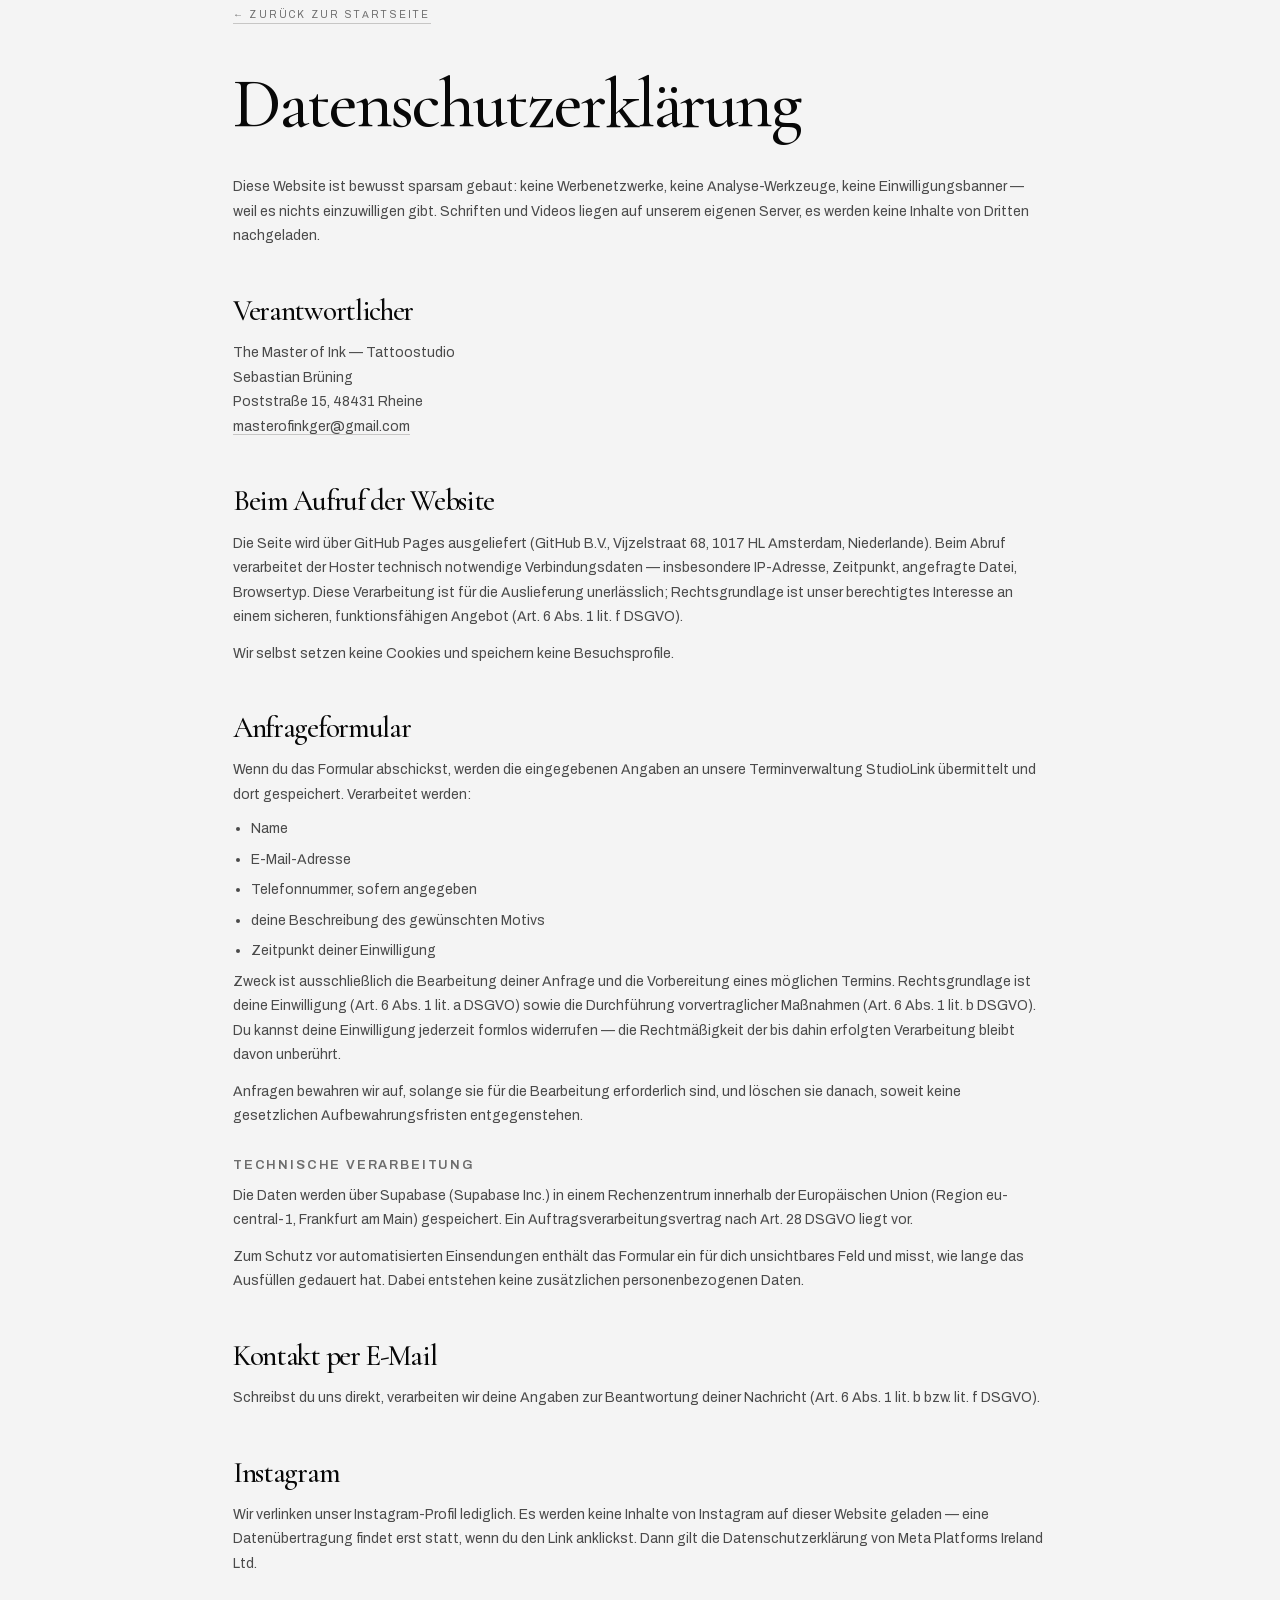
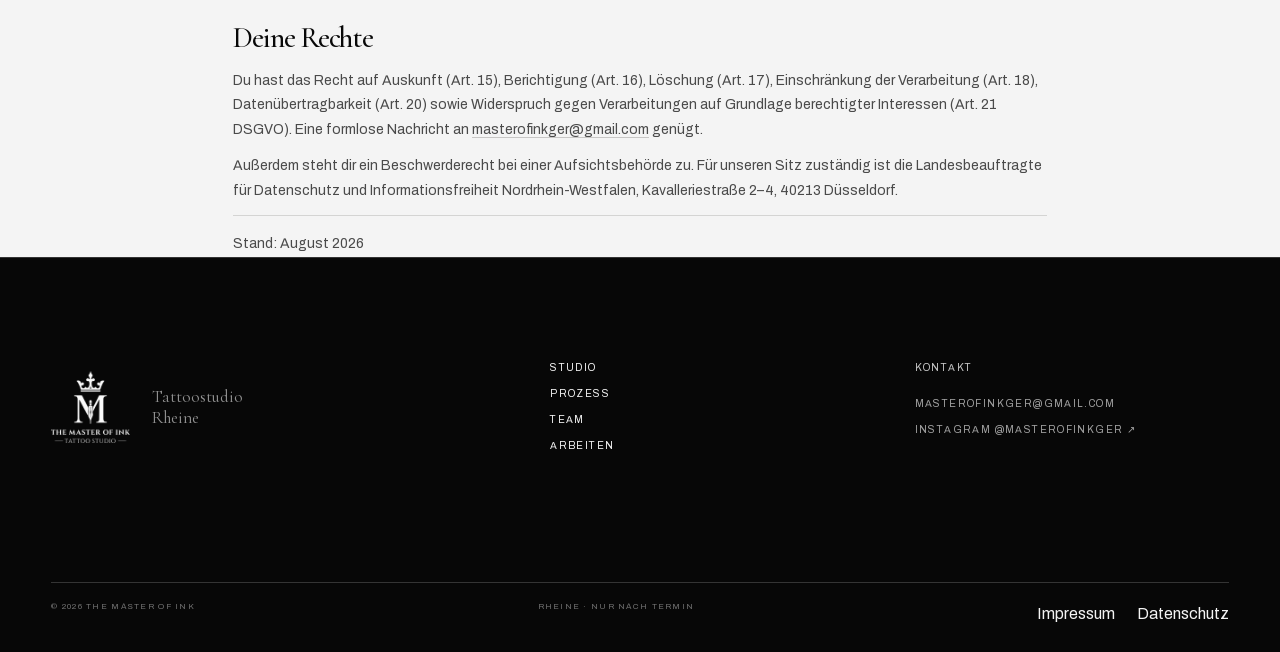
==== datenschutz.html @ 52b90f6f "Calm the team view: two equal cards side by side, no quotes The team section took three screen heigh" ====
<!DOCTYPE html>
<html lang="de">
<head>
  <meta charset="utf-8">
  <meta name="viewport" content="width=device-width, initial-scale=1">
  <title>The Master of Ink — Dein Tattoostudio in Rheine</title>
  <meta name="description" content="Wie The Master of Ink mit deinen Daten umgeht — Anfrageformular, Hosting, deine Rechte.">
  <meta name="theme-color" content="#080808">
  <link rel="canonical" href="https://themasterofink.vercel.app/datenschutz.html">
  <meta property="og:type" content="website">
  <meta property="og:url" content="https://themasterofink.vercel.app/datenschutz.html">
  <meta property="og:title" content="Datenschutzerklärung — The Master of Ink">
  <meta property="og:description" content="Individuelle Tattoo-Kunst, komponiert für deinen Körper. Beratung in Rheine — nur nach Termin.">
  <meta property="og:image" content="https://themasterofink.vercel.app/assets/img/og-image.jpg">
  <meta property="og:locale" content="de_DE">
  <meta name="twitter:card" content="summary_large_image">

  <link rel="icon" type="image/png" sizes="32x32" href="favicon-32.png">
  <link rel="apple-touch-icon" href="apple-touch-icon.png">
  <link rel="icon" type="image/png" sizes="512x512" href="icon-512.png">
  <link rel="preload" href="assets/fonts/cormorant-latin.woff2" as="font" type="font/woff2" crossorigin>
  <link rel="preload" href="assets/fonts/archivo-latin.woff2" as="font" type="font/woff2" crossorigin>
  <link rel="stylesheet" href="assets/css/main.css?v=20260911-1332">
  <meta name="robots" content="noindex,follow">
</head>
<body>
  <main class="legal">
    <a class="legal__back" href="index.html">← Zurück zur Startseite</a>
    <h1>Datenschutz&shy;erklärung</h1>

    <p>
      Diese Website ist bewusst sparsam gebaut: keine Werbenetzwerke, keine
      Analyse-Werkzeuge, keine Einwilligungsbanner — weil es nichts einzuwilligen
      gibt. Schriften und Videos liegen auf unserem eigenen Server, es werden
      keine Inhalte von Dritten nachgeladen.
    </p>

    <h2>Verantwortlicher</h2>
    <address>
      The Master of Ink — Tattoostudio<br>
      Sebastian Brüning<br>
      Poststraße 15, 48431 Rheine<br>
      <a href="mailto:masterofinkger@gmail.com">masterofinkger@gmail.com</a>
    </address>

    <h2>Beim Aufruf der Website</h2>
    <p>
      Die Seite wird über GitHub Pages ausgeliefert (GitHub B.V., Vijzelstraat 68,
      1017 HL Amsterdam, Niederlande). Beim Abruf verarbeitet der Hoster technisch
      notwendige Verbindungsdaten — insbesondere IP-Adresse, Zeitpunkt, angefragte
      Datei, Browsertyp. Diese Verarbeitung ist für die Auslieferung unerlässlich;
      Rechtsgrundlage ist unser berechtigtes Interesse an einem sicheren,
      funktionsfähigen Angebot (Art. 6 Abs. 1 lit. f DSGVO).
    </p>
    <p>
      Wir selbst setzen keine Cookies und speichern keine Besuchsprofile.
    </p>

    <h2>Anfrageformular</h2>
    <p>
      Wenn du das Formular abschickst, werden die eingegebenen Angaben an unsere
      Terminverwaltung StudioLink übermittelt und dort gespeichert. Verarbeitet
      werden:
    </p>
    <ul>
      <li>Name</li>
      <li>E-Mail-Adresse</li>
      <li>Telefonnummer, sofern angegeben</li>
      <li>deine Beschreibung des gewünschten Motivs</li>
      <li>Zeitpunkt deiner Einwilligung</li>
    </ul>
    <p>
      Zweck ist ausschließlich die Bearbeitung deiner Anfrage und die Vorbereitung
      eines möglichen Termins. Rechtsgrundlage ist deine Einwilligung
      (Art. 6 Abs. 1 lit. a DSGVO) sowie die Durchführung vorvertraglicher
      Maßnahmen (Art. 6 Abs. 1 lit. b DSGVO). Du kannst deine Einwilligung
      jederzeit formlos widerrufen — die Rechtmäßigkeit der bis dahin erfolgten
      Verarbeitung bleibt davon unberührt.
    </p>
    <p>
      Anfragen bewahren wir auf, solange sie für die Bearbeitung erforderlich
      sind, und löschen sie danach, soweit keine gesetzlichen Aufbewahrungs&shy;fristen
      entgegenstehen.
    </p>

    <h3>Technische Verarbeitung</h3>
    <p>
      Die Daten werden über Supabase (Supabase Inc.) in einem Rechenzentrum
      innerhalb der Europäischen Union (Region eu-central-1, Frankfurt am Main)
      gespeichert. Ein Auftragsverarbeitungsvertrag nach Art. 28 DSGVO liegt vor.
    </p>
    <p>
      Zum Schutz vor automatisierten Einsendungen enthält das Formular ein für
      dich unsichtbares Feld und misst, wie lange das Ausfüllen gedauert hat.
      Dabei entstehen keine zusätzlichen personenbezogenen Daten.
    </p>

    <h2>Kontakt per E-Mail</h2>
    <p>
      Schreibst du uns direkt, verarbeiten wir deine Angaben zur Beantwortung
      deiner Nachricht (Art. 6 Abs. 1 lit. b bzw. lit. f DSGVO).
    </p>

    <h2>Instagram</h2>
    <p>
      Wir verlinken unser Instagram-Profil lediglich. Es werden keine Inhalte von
      Instagram auf dieser Website geladen — eine Datenübertragung findet erst
      statt, wenn du den Link anklickst. Dann gilt die Datenschutzerklärung von
      Meta Platforms Ireland Ltd.
    </p>

    <h2>Deine Rechte</h2>
    <p>
      Du hast das Recht auf Auskunft (Art. 15), Berichtigung (Art. 16), Löschung
      (Art. 17), Einschränkung der Verarbeitung (Art. 18), Datenübertragbarkeit
      (Art. 20) sowie Widerspruch gegen Verarbeitungen auf Grundlage
      berechtigter Interessen (Art. 21 DSGVO). Eine formlose Nachricht an
      <a href="mailto:masterofinkger@gmail.com">masterofinkger@gmail.com</a> genügt.
    </p>
    <p>
      Außerdem steht dir ein Beschwerderecht bei einer Aufsichtsbehörde zu. Für
      unseren Sitz zuständig ist die Landesbeauftragte für Datenschutz und
      Informationsfreiheit Nordrhein-Westfalen, Kavalleriestraße 2–4,
      40213 Düsseldorf.
    </p>

    <p class="legal__updated">Stand: August 2026</p>
  </main>
<footer class="colophon">
    <div class="colophon__top">
      <div class="colophon__brand"><img src="assets/img/logo-160.png" alt="The Master of Ink" width="74" height="80"><p>Tattoostudio<br>Rheine</p></div>
      <nav class="colophon__nav" aria-label="Fußnavigation"><a href="index.html#studio">Studio</a><a href="index.html#prozess">Prozess</a><a href="index.html#team">Team</a><a href="index.html#arbeiten">Arbeiten</a></nav>
      <div class="colophon__contact"><p>Kontakt</p><a href="mailto:masterofinkger@gmail.com">masterofinkger@gmail.com</a><a href="https://www.instagram.com/masterofinkger/" rel="noopener">Instagram @masterofinkger ↗</a></div>
    </div>
    <div class="colophon__base"><p>© 2026 The Master of Ink</p><p>Rheine · Nur nach Termin</p><nav class="colophon__legal" aria-label="Rechtliches"><a href="impressum.html">Impressum</a><a href="datenschutz.html">Datenschutz</a></nav></div>
  </footer>
</body>
</html>
---- assets/css/main.css ----
/* The Master of Ink — editorial studio system */
@font-face{font-family:Archivo;font-style:normal;font-weight:400 600;font-display:swap;src:url("../fonts/archivo-latin.woff2") format("woff2")}
@font-face{font-family:Archivo;font-style:normal;font-weight:400 600;font-display:swap;src:url("../fonts/archivo-latin-ext.woff2") format("woff2")}
@font-face{font-family:Cormorant Garamond;font-style:normal;font-weight:400 600;font-display:swap;src:url("../fonts/cormorant-latin.woff2") format("woff2")}
@font-face{font-family:Cormorant Garamond;font-style:normal;font-weight:400 600;font-display:swap;src:url("../fonts/cormorant-latin-ext.woff2") format("woff2")}
@font-face{font-family:Cormorant Garamond;font-style:italic;font-weight:400 500;font-display:swap;src:url("../fonts/cormorant-italic-latin.woff2") format("woff2")}

:root{
  --ink:#080808;
  --ink-soft:#161616;
  --paper:#f4f4f4;
  --bone:#dedede;
  --gold:#c7c7c7;
  --gold-paper:#3f3f3f;
  --line-dark:rgba(244,244,244,.19);
  --line-light:rgba(8,8,8,.22);
  --pad:clamp(20px,4vw,72px);
  --section-y:clamp(92px,13vw,210px);
  --max:1680px;
  --serif:"Cormorant Garamond",Georgia,serif;
  --sans:Archivo,-apple-system,BlinkMacSystemFont,sans-serif;
  --ease:cubic-bezier(.22,1,.36,1)
}

*,*::before,*::after{box-sizing:border-box;margin:0;padding:0}
[hidden]{display:none!important}
html{scroll-behavior:smooth;background:var(--ink)}
/* Seite-für-Seite-Gefühl ohne Zwang: proximity rastet nur ein, wenn man
   nahe einer Kapitelkante landet. mandatory würde die lange Werk-Spur
   unbenutzbar machen — man käme nie zwischen zwei Rastpunkten zum Stehen.
   Nur am Desktop; auf kleinen Schirmen sind Kapitel viele Bildschirme hoch. */
@media (min-width:900px) and (prefers-reduced-motion:no-preference){
  html{scroll-snap-type:y proximity}
  .section,.hero{scroll-snap-align:start}
  .colophon{scroll-snap-align:end}
}
body{background:var(--paper);color:var(--ink);font:400 16px/1.6 var(--sans);overflow-x:clip;-webkit-font-smoothing:antialiased;text-rendering:optimizeLegibility}
img,video{display:block;max-width:100%}
a{color:inherit;text-decoration:none}
button,input,textarea{font:inherit}
::selection{background:var(--gold);color:var(--ink)}
:focus-visible{outline:2px solid var(--gold);outline-offset:4px}
.skip-link{position:fixed;left:12px;top:-80px;z-index:300;background:var(--paper);color:var(--ink);padding:12px 18px;font-size:11px;letter-spacing:.16em;text-transform:uppercase;transition:top .2s}
.skip-link:focus{top:12px}
.grain{position:fixed;inset:0;z-index:200;pointer-events:none;opacity:.045;mix-blend-mode:soft-light;background-image:url("data:image/svg+xml,%3Csvg xmlns='http://www.w3.org/2000/svg' width='180' height='180'%3E%3Cfilter id='n'%3E%3CfeTurbulence type='fractalNoise' baseFrequency='.86' numOctaves='3' stitchTiles='stitch'/%3E%3C/filter%3E%3Crect width='100%25' height='100%25' filter='url(%23n)' opacity='.85'/%3E%3C/svg%3E")}

/* Header */
.masthead{position:absolute;inset:0 0 auto;z-index:100;color:var(--paper);border-bottom:1px solid rgba(244,244,244,.28)}
.masthead__nav{height:86px;max-width:var(--max);margin:auto;padding:0 var(--pad);display:flex;align-items:center;justify-content:space-between;gap:30px}
.masthead__brand{display:flex;align-items:center;gap:14px}
.masthead__logo{width:auto;height:47px;filter:brightness(2.5) grayscale(1)}
.masthead__wordmark{font-size:10px;letter-spacing:.24em;text-transform:uppercase}
.masthead__links{display:flex;align-items:center;gap:clamp(18px,2.4vw,42px)}
.masthead__links a{font-size:10px;letter-spacing:.2em;text-transform:uppercase;white-space:nowrap}
.masthead__links a:not(.masthead__cta){opacity:.76;transition:opacity .25s}.masthead__links a:not(.masthead__cta):hover{opacity:1}
.masthead__cta{border:1px solid rgba(244,244,244,.58);padding:12px 18px;transition:background .25s,color .25s}.masthead__cta:hover{background:var(--paper);color:var(--ink)}
.masthead__toggle{display:none;border:0;background:none;color:inherit;font-size:10px;letter-spacing:.2em;text-transform:uppercase}

/* Hero */
.hero{position:relative;min-height:100svh;background:#050505;color:var(--paper);overflow:hidden}
.hero__media,.hero__media>picture,.hero__poster,.hero__video,.hero__scrim{position:absolute;inset:0;width:100%;height:100%}
.hero__poster,.hero__video{object-fit:cover;object-position:center 42%;filter:grayscale(1) brightness(.57) contrast(1.16)}
.hero__video{opacity:0;transition:opacity 1.2s ease}.hero__video.is-playing{opacity:1}
.hero__scrim{background:linear-gradient(90deg,rgba(0,0,0,.68),rgba(0,0,0,.18) 55%,rgba(0,0,0,.35)),linear-gradient(0deg,rgba(0,0,0,.83),transparent 52%,rgba(0,0,0,.28))}
.hero__content{position:relative;z-index:2;max-width:var(--max);min-height:100svh;margin:auto;padding:calc(86px + clamp(25px,4vh,54px)) var(--pad) clamp(32px,5vh,70px);display:grid;grid-template-rows:auto 1fr auto}
.hero__eyebrow{display:flex;justify-content:space-between;font-size:9px;letter-spacing:.24em;text-transform:uppercase;color:rgba(244,244,244,.7)}
.hero__statement{align-self:center;padding:4vh 0 3vh}
.hero__edition{font-size:9px;letter-spacing:.28em;text-transform:uppercase;color:var(--gold);margin:0 0 clamp(14px,2vh,26px) .5vw}
.hero__title{font:500 clamp(70px,10vw,160px)/.76 var(--serif);letter-spacing:-.055em;text-transform:uppercase;text-shadow:0 10px 70px rgba(0,0,0,.4)}
.hero__title span{display:block}.hero__title span:last-child{margin-left:15.5vw;font-style:italic;font-weight:400;text-transform:none;letter-spacing:-.045em}
.hero__footer{display:grid;grid-template-columns:minmax(280px,1.1fr) minmax(280px,.8fr) minmax(220px,.65fr);gap:clamp(28px,5vw,90px);align-items:end;border-top:1px solid rgba(244,244,244,.32);padding-top:22px}
.hero__lead{font:400 clamp(20px,2vw,29px)/1.18 var(--serif)}.hero__lead em{color:var(--gold)}
.hero__actions{display:flex;flex-wrap:wrap;gap:16px 26px;align-items:center}
.btn{display:inline-flex;align-items:center;gap:18px;font-size:10px;letter-spacing:.19em;text-transform:uppercase}
.btn--primary{background:var(--paper);color:var(--ink);padding:16px 19px;transition:background .25s}.btn--primary:hover{background:var(--gold)}
.btn--text{padding-bottom:4px;border-bottom:1px solid rgba(244,244,244,.46)}
.hero__note{font-size:9px;line-height:1.8;letter-spacing:.18em;text-transform:uppercase;color:rgba(244,244,244,.62);justify-self:end}
.hero__folio{position:absolute;z-index:2;right:17px;top:50%;writing-mode:vertical-rl;font-size:8px;letter-spacing:.3em;color:rgba(244,244,244,.5)}

/* Shared sections */
.section{position:relative;padding:var(--section-y) var(--pad);overflow:hidden}
.section>*{max-width:var(--max);margin-left:auto;margin-right:auto}
.section--paper{--gold:var(--gold-paper);background:var(--paper);color:var(--ink)}
.section--bone{--gold:var(--gold-paper);background:var(--bone);color:var(--ink)}
.section--ink{background:var(--ink);color:var(--paper)}
.section__index{position:absolute;top:clamp(28px,4vw,58px);left:var(--pad);font-size:9px;letter-spacing:.25em;text-transform:uppercase;color:var(--gold)}
.eyebrow{font-size:9px;letter-spacing:.26em;text-transform:uppercase;color:var(--gold);margin-bottom:clamp(24px,3vw,48px)}
h2{font:500 clamp(52px,8vw,128px)/.82 var(--serif);letter-spacing:-.045em;text-wrap:balance}
h2 em{font-weight:400;color:var(--gold)}

/* Studio / manifesto */
.manifesto__grid{display:grid;grid-template-columns:minmax(260px,.7fr) minmax(300px,.45fr);gap:clamp(45px,8vw,140px);align-items:start}
.manifesto__heading{grid-column:1}.manifesto__copy{grid-column:2;padding-top:clamp(40px,9vw,150px);max-width:48ch}
.manifesto__lead{font:400 clamp(22px,2.4vw,34px)/1.24 var(--serif);margin-bottom:32px}.manifesto__copy>p:last-child{color:#4a4a4a;font-size:14px}
.manifesto__image{grid-column:1;position:relative;margin-top:clamp(68px,10vw,150px);width:calc(100% + var(--pad));margin-left:calc(-1 * var(--pad));overflow:visible}
.manifesto__image picture{display:block;aspect-ratio:16/9;overflow:hidden}.manifesto__image img{width:100%;height:100%;object-fit:cover;object-position:50% 45%;filter:grayscale(1) contrast(1.04)}
/* Bildunterschrift: erklärender Satz links, Ortsmarke rechts. Das Bild
   läuft nach links aus dem Satzspiegel — padding-left holt den Text zurück
   auf die Textkante der Seite. */
.manifesto__image figcaption{display:grid;grid-template-columns:minmax(0,1fr) auto;align-items:baseline;gap:clamp(18px,4vw,60px);margin-top:22px;padding-left:var(--pad)}
.manifesto__image figcaption p{max-width:54ch;font-size:13px;line-height:1.62;color:#4a4a4a}
.manifesto__image figcaption span{justify-self:end;font-size:8px;letter-spacing:.22em;text-transform:uppercase;color:#5f5f5f;white-space:nowrap}
.manifesto__quote{grid-column:2;align-self:end;margin-top:auto;padding-top:clamp(75px,14vw,230px)}
.manifesto__quote p{font:400 clamp(30px,4vw,60px)/1.1 var(--serif)}.manifesto__quote em{color:var(--gold)}

/* Haltung & Prozess — one continuous four-step journey */
.process-journey__head{display:grid;grid-template-columns:.55fr 1.1fr .55fr;gap:clamp(28px,5vw,90px);align-items:end;margin-bottom:clamp(48px,7vw,96px)}
.process-journey__head .eyebrow{margin:0}.process-journey__head h2{font-size:clamp(54px,7.5vw,120px)}.process-journey__head>p:last-child{max-width:43ch;color:rgba(244,244,244,.62);font-size:13px;padding-bottom:1vw}





.process-journey__steps{position:relative;list-style:none;border-top:1px solid var(--line-dark)}
.process-journey__steps::before{content:"";position:absolute;left:17px;top:0;bottom:0;width:1px;background:rgba(199,199,199,.1)}.process-journey__steps::after{content:"";position:absolute;left:17px;top:0;width:1px;height:var(--journey-progress,0%);background:linear-gradient(180deg,var(--gold),rgba(199,199,199,.25));transition:height .25s linear}
.process-journey__step{position:relative;display:grid;grid-template-columns:54px 1fr;gap:clamp(14px,2vw,35px);align-content:center;padding:clamp(34px,5vh,58px) 0;border-bottom:1px solid var(--line-dark);overflow:hidden;transform:translateY(18px);transition:transform .9s var(--ease-editorial)}.process-journey__step.is-in{transform:none}
.process-journey__step::before{content:"";position:relative;z-index:2;align-self:start;width:9px;height:9px;margin:6px 0 0 13px;border-radius:50%;background:var(--ink);border:1px solid var(--gold);box-shadow:0 0 0 7px var(--ink);transform:scale(.4);opacity:0;transition:transform .7s var(--ease-editorial) .15s,opacity .5s ease .15s}.process-journey__step.is-in::before{transform:none;opacity:1}
.process-journey__roman{position:absolute;right:-.03em;top:50%;transform:translateY(-53%);font:500 clamp(110px,13vw,210px)/.7 var(--serif);letter-spacing:-.08em;color:rgba(244,244,244,.055);pointer-events:none;opacity:0;transform:translateX(28px) scale(1.06);transition:opacity 1.3s var(--ease-editorial) .1s,transform 1.4s var(--ease-editorial) .1s}.process-journey__step.is-in .process-journey__roman{opacity:1;transform:none}

.process-journey__step>div{position:relative;z-index:1;max-width:49ch}.process-journey__step h3{font:500 clamp(39px,4.5vw,70px)/.94 var(--serif);letter-spacing:-.035em;margin-bottom:22px}.process-journey__step h3::after{content:"";display:block;width:64px;height:1px;margin-top:22px;background:var(--gold);opacity:.55;transform:scaleX(0);transform-origin:left;transition:transform 1.1s var(--ease-editorial) .25s}.process-journey__step.is-in h3::after{transform:none}.process-journey__step>div p{color:rgba(244,244,244,.62);font-size:13px}

/* Team directory */
.team__head{display:grid;grid-template-columns:.55fr 1fr .55fr;gap:4vw;align-items:end;margin-bottom:clamp(70px,10vw,150px)}
.team__head .eyebrow{margin:0}.team__head h2{font-size:clamp(68px,10vw,160px)}.team__head>p:last-child{font-size:13px;color:#555;max-width:42ch}
.artist-directory{display:grid;gap:32px}
.artist-card{display:grid;grid-template-columns:minmax(320px,1.15fr) minmax(300px,.85fr);min-width:0;min-height:min(75vw,920px);border-top:1px solid var(--line-light);border-bottom:1px solid var(--line-light)}
.artist-card__portrait{overflow:hidden}.artist-card__portrait picture,.artist-card__portrait img{width:100%;height:100%}.artist-card__portrait img{object-fit:cover;object-position:center 38%;filter:grayscale(1) contrast(1.05)}
.artist-card__content{display:flex;flex-direction:column;min-width:0;padding:clamp(30px,5vw,82px);border-left:1px solid var(--line-light)}
.artist-card+.artist-card .artist-card__portrait{order:2}.artist-card+.artist-card .artist-card__content{order:1;border-left:0;border-right:1px solid var(--line-light)}
.artist-card__top{display:flex;justify-content:space-between;gap:30px;font-size:9px;letter-spacing:.23em;text-transform:uppercase;color:#555}
.artist-card__name{min-width:0;max-width:100%;font:500 clamp(86px,12vw,200px)/.78 var(--serif);letter-spacing:-.055em;text-transform:uppercase;margin:clamp(50px,9vw,140px) 0 36px -.04em}
.artist-card__styles{font-size:9px;letter-spacing:.2em;text-transform:uppercase;color:#555;border-top:1px solid var(--line-light);padding-top:18px}
.artist-card__bio{max-width:45ch;margin-top:auto;color:#4a4a4a;font-size:14px}.artist-card__quote{font:italic 400 clamp(24px,2.5vw,38px)/1.2 var(--serif);margin:34px 0;color:var(--ink)}
.artist-card__links{display:flex;flex-wrap:wrap;gap:18px 35px}.artist-card__links a{font-size:10px;letter-spacing:.17em;text-transform:uppercase;border-bottom:1px solid var(--line-light);padding-bottom:4px}



/* Curated works */
.work__head{display:grid;grid-template-columns:1.2fr .55fr;gap:8vw;align-items:end;margin-bottom:clamp(60px,8vw,120px)}
.work__head>p{font-size:13px;color:#555;max-width:45ch;padding-bottom:1vw}
.gallery__filters{display:flex;flex-wrap:wrap;gap:12px 26px;justify-content:flex-end;margin-bottom:35px;border-bottom:1px solid var(--line-light);padding-bottom:16px}
.filter-btn{appearance:none;border:0;background:none;color:#555;cursor:pointer;display:inline-flex;align-items:center;min-height:44px;font-size:9px;letter-spacing:.18em;text-transform:uppercase;padding:3px 0}.filter-btn[aria-pressed=true]{color:var(--ink);border-bottom:1px solid var(--gold)}
.gallery{display:block;transition:opacity .3s}.gallery.is-switching{opacity:0}
.spread{min-width:0;grid-column:span 3}.spread:nth-child(1){grid-column:1/span 5}.spread:nth-child(2){grid-column:7/span 3;margin-top:9vw}.spread:nth-child(3){grid-column:10/span 3;margin-top:3vw}.spread:nth-child(4){grid-column:3/span 4;margin-top:7vw}
.spread__media{overflow:hidden;background:#d4d4d4;aspect-ratio:4/5!important}.spread__media picture,.spread__media img{width:100%;height:100%}.spread__media img{object-fit:cover;filter:grayscale(1) contrast(1.04);transition:transform 1s var(--ease)}.spread:hover .spread__media img{transform:scale(1.018)}
.spread__caption{padding-top:15px;display:grid;grid-template-columns:auto 1fr;gap:6px 16px;align-items:baseline}.spread__num{font:400 15px/1 var(--serif);color:var(--gold);grid-row:1/4}.spread__title{font:500 clamp(22px,2.2vw,35px)/1 var(--serif)}.spread__meta{font-size:8px;letter-spacing:.18em;text-transform:uppercase;color:#666}.spread__body{display:none}
.gallery__empty{font:italic 400 clamp(24px,3vw,40px)/1.2 var(--serif);padding:70px 0;color:#666}
.work__after{display:flex;justify-content:space-between;gap:30px;align-items:end;border-top:1px solid var(--line-light);padding-top:28px;margin-top:clamp(75px,10vw,150px)}
.work__after p{font:400 clamp(28px,3.3vw,50px)/1.1 var(--serif)}.work__after p em{color:var(--gold)}.work__after a{font-size:9px;letter-spacing:.18em;text-transform:uppercase;border-bottom:1px solid var(--line-light);padding-bottom:4px;white-space:nowrap}

/* Booking */
.booking__grid{display:grid;grid-template-columns:1fr .75fr;gap:clamp(60px,10vw,170px);align-items:start}
.booking__copy h2{font-size:clamp(56px,8vw,128px);margin-bottom:clamp(40px,6vw,85px)}
.booking__copy>p:not(.eyebrow):not(.booking__meta){max-width:50ch;color:rgba(244,244,244,.67);font-size:14px}.booking__meta{margin-top:35px;font-size:9px;letter-spacing:.2em;text-transform:uppercase;color:var(--gold)}
.booking__form{padding-top:clamp(20px,8vw,130px)}
.field{display:grid;gap:8px}.field__label{font-size:8px;letter-spacing:.22em;text-transform:uppercase;color:rgba(244,244,244,.54)}
.field__input{width:100%;border:0;border-bottom:1px solid var(--line-dark);border-radius:0;background:none;color:var(--paper);padding:9px 0;font-size:15px;outline:none}.field__input:focus{border-color:var(--gold)}.field__input::placeholder{color:rgba(244,244,244,.28)}textarea.field__input{resize:vertical;min-height:86px}
.field--hp{position:absolute;width:1px;height:1px;overflow:hidden;clip-path:inset(50%);white-space:nowrap}

/* Anfrage-Wizard — vier ruhige Schritte, gleiche Bildsprache wie die Seite */
.wizard{display:grid;gap:clamp(22px,3vw,34px)}
.wizard__head{display:flex;align-items:baseline;justify-content:space-between;gap:18px}
.wizard__mark{display:inline-flex;align-items:center;gap:9px;font-size:8px;letter-spacing:.22em;text-transform:uppercase;color:var(--gold)}
.wizard__mark-dot{width:5px;height:5px;border-radius:50%;background:var(--gold);flex:none}
.wizard__count{font-size:8px;letter-spacing:.22em;color:rgba(244,244,244,.42)}
.wizard__progress{position:relative;height:1px;background:rgba(244,244,244,.14)}
.wizard__progress-bar{position:absolute;inset:0 auto 0 0;background:var(--gold);transition:width .6s var(--ease)}

.wizard__step{animation:wizardIn .5s var(--ease) both}
@keyframes wizardIn{from{opacity:0;transform:translateY(9px)}to{opacity:1;transform:none}}
.wizard__step:focus{outline:none}
.wizard__title{font:500 clamp(31px,3.4vw,46px)/1.02 var(--serif);letter-spacing:-.03em}
.wizard__sub{margin-top:11px;font-size:13px;color:rgba(244,244,244,.55);max-width:44ch}
.wizard__body{display:grid;gap:26px;margin-top:clamp(24px,3vw,36px)}
.wizard__legend{font-size:8px;letter-spacing:.22em;text-transform:uppercase;color:rgba(244,244,244,.5)}
.wizard__legend:not(:first-child){margin-top:8px}
.wizard__row{display:grid;grid-template-columns:1fr 1fr;gap:22px}

.wizard__chips{display:flex;flex-wrap:wrap;gap:10px}
.wizard__chip{display:grid;gap:4px;text-align:left;border:1px solid var(--line-dark);background:none;color:rgba(244,244,244,.8);
  padding:12px 16px;cursor:pointer;transition:border-color .25s,background .25s,color .25s}
.wizard__chip:hover{border-color:var(--gold);color:var(--paper)}
.wizard__chip.is-on{background:var(--paper);border-color:var(--paper);color:var(--ink)}
.wizard__chip-label{font-size:11px;letter-spacing:.13em;text-transform:uppercase}
.wizard__chip-hint{font-size:11px;letter-spacing:0;text-transform:none;color:rgba(244,244,244,.45)}
.wizard__chip.is-on .wizard__chip-hint{color:rgba(8,8,8,.58)}

.wizard__error{font-size:12px;color:#e6e6e6;border-left:1px solid var(--gold);padding-left:13px}
.wizard__foot{display:flex;align-items:center;justify-content:space-between;gap:20px;flex-wrap:wrap;
  border-top:1px solid var(--line-dark);padding-top:clamp(20px,2.5vw,28px)}
.wizard__back{order:1}.wizard__next{order:2;margin-left:auto;border:0;cursor:pointer}
.wizard__next[aria-busy="true"]{opacity:.55;cursor:progress}

.wizard__done{animation:wizardIn .6s var(--ease) both}.wizard__done:focus{outline:none}
.wizard__done-title{font:italic 400 clamp(36px,4vw,52px)/1 var(--serif);color:var(--gold);margin:20px 0 16px}
.wizard__done>p{font-size:14px;color:rgba(244,244,244,.67);max-width:46ch}
.wizard__done-more{margin-top:20px;font-size:13px;color:#8a8a8a}
.wizard__done-more a{border-bottom:1px solid var(--gold);padding-bottom:2px;white-space:nowrap}
.wizard__noscript{display:grid;gap:14px;font-size:14px;color:rgba(244,244,244,.7)}
.wizard__noscript a{border-bottom:1px solid var(--gold);padding-bottom:2px}

.studiolink{display:grid;grid-template-columns:auto 1fr auto;gap:18px;margin-top:55px;padding-top:17px;border-top:1px solid var(--line-dark)}.studiolink span{font-size:8px;letter-spacing:.2em;text-transform:uppercase;color:var(--gold)}.studiolink p,.studiolink a{font-size:10px;color:rgba(244,244,244,.55)}.studiolink a{text-decoration:underline;text-underline-offset:3px;white-space:nowrap}

/* Footer */
.colophon{background:#070707;color:var(--paper);padding:clamp(60px,8vw,120px) var(--pad) 25px;border-top:1px solid var(--line-dark)}
.colophon__top,.colophon__base{max-width:var(--max);margin:auto}.colophon__top{display:grid;grid-template-columns:1fr .7fr .7fr;gap:50px;margin-bottom:clamp(70px,10vw,140px)}
.colophon__brand{display:flex;gap:22px;align-items:center}.colophon__brand img{width:auto;height:72px;filter:brightness(2.5) grayscale(1)}.colophon__brand p{font:400 17px/1.25 var(--serif);color:rgba(244,244,244,.58)}
.colophon__nav,.colophon__contact{display:grid;align-content:start;gap:10px}.colophon__nav a,.colophon__contact a,.colophon__contact p{font-size:10px;letter-spacing:.14em;text-transform:uppercase}.colophon__contact p{color:var(--gold);margin-bottom:10px}.colophon__contact a{color:rgba(244,244,244,.65)}
.colophon__base{display:flex;justify-content:space-between;gap:20px;border-top:1px solid var(--line-dark);padding-top:18px}.colophon__base p{font-size:8px;letter-spacing:.16em;text-transform:uppercase;color:rgba(244,244,244,.45)}

/* Motion */
.js .reveal--soak{opacity:0;filter:blur(14px);transform:translateY(30px) scale(.988);transition:opacity 1.15s var(--ease),filter 1.35s var(--ease),transform 1.25s var(--ease)}
.js .reveal--soak.is-in{opacity:1;filter:none;transform:none}.reveal--wipe>picture{display:block;width:100%;height:100%}.js .reveal--wipe>picture{clip-path:inset(0 100% 0 0);transition:clip-path 1.45s var(--ease)}.js .reveal--wipe[data-wipe=up]>picture{clip-path:inset(100% 0 0 0)}.js .reveal--wipe.is-in>picture{clip-path:inset(0)}
.js .reveal--plate{opacity:0;transform:scale(1.025) translateY(12px);transition:opacity 1.2s,transform 1.5s var(--ease)}.js .reveal--plate.is-in{opacity:1;transform:none}

@media(max-width:1050px){
  .hero__title{font-size:clamp(70px,10.5vw,120px)}.hero__footer{grid-template-columns:1fr 1fr}.hero__note{display:none}
  .process-journey__head{grid-template-columns:1fr 1fr}.process-journey__head .eyebrow{grid-column:1/-1}.process-journey__step{grid-template-columns:48px 1fr}
  .team__head{grid-template-columns:1fr 1fr}.team__head>p:last-child{grid-column:2}.team__head h2{grid-column:1/3;grid-row:2}
}

@media(max-width:780px){
  :root{--section-y:clamp(88px,25vw,130px)}
  .masthead__nav{min-height:72px;height:auto;padding-top:12px;padding-bottom:12px}.masthead__logo{height:40px}.masthead__wordmark{display:none}.masthead__links{flex-wrap:wrap;justify-content:flex-end;gap:10px 16px}.masthead__links a{min-height:40px;display:inline-flex;align-items:center}.js .masthead__toggle{display:block;position:relative;z-index:2;min-width:44px;min-height:44px}
  .js .masthead__links{position:absolute;top:72px;left:0;right:0;display:none;background:var(--ink);border-top:1px solid var(--line-dark);padding:22px var(--pad);gap:8px;align-items:flex-start;flex-direction:column}.js .masthead__links.is-open{display:flex}.js .masthead__links a{min-height:44px}.masthead__cta{margin-top:5px}
  .hero__content{padding-top:calc(72px + 24px);padding-bottom:25px}.hero__eyebrow p:last-child{display:none}.hero__statement{padding:6vh 0 2vh}.hero__title{font-size:clamp(58px,17vw,82px);line-height:.8}.hero__title span:last-child{margin-left:5vw}.hero__footer{grid-template-columns:1fr;gap:25px}.hero__lead{font-size:22px}.hero__actions{gap:14px}.hero__folio{display:none}
  .manifesto__grid,.process-journey__head,.team__head,.work__head,.booking__grid{grid-template-columns:1fr}.manifesto__heading,.manifesto__copy,.manifesto__image,.manifesto__quote,.process-journey__head .eyebrow,.team__head h2,.team__head>p:last-child{grid-column:1}.manifesto__copy{padding-top:0}.manifesto__image{width:calc(100% + 2 * var(--pad));margin-left:calc(-1 * var(--pad));aspect-ratio:auto}.manifesto__image picture{aspect-ratio:5/4}.manifesto__image figcaption{grid-template-columns:1fr;gap:13px;padding-right:var(--pad)}.manifesto__image figcaption span{justify-self:start}.manifesto__quote{padding-top:40px}
  .process-journey__head{gap:25px}.process-journey__step{grid-template-columns:48px 1fr;min-height:0;padding:34px 0}.process-journey__roman{font-size:clamp(145px,38vw,250px)}.team__head{gap:25px}.team__head h2{grid-row:auto}
  .artist-card{grid-template-columns:minmax(0,1fr);min-height:0}.artist-card__portrait,.artist-card+.artist-card .artist-card__portrait{order:1;aspect-ratio:4/5}.artist-card__content,.artist-card+.artist-card .artist-card__content{order:2;border-left:0;border-right:0;border-top:1px solid var(--line-light);padding:35px 0}.artist-card__name{margin:55px 0 30px;font-size:clamp(60px,17vw,112px)}.artist-card__bio{margin-top:50px}
  .spread,.spread:nth-child(1),.spread:nth-child(2),.spread:nth-child(3),.spread:nth-child(4){grid-column:auto;margin-top:0}.spread:first-child{grid-column:1/-1;width:82%}.gallery__filters{justify-content:flex-start}.work__after{align-items:flex-start;flex-direction:column}.work__after a{white-space:normal}
  .colophon__top{grid-template-columns:1fr 1fr}.colophon__brand{grid-column:1/-1}.colophon__base{flex-direction:column}
  .studiolink{grid-template-columns:1fr}.studiolink a{justify-self:start}
}

@media(max-width:460px){
  .hero{min-height:720px}.hero__title{font-size:clamp(56px,17vw,72px)}.hero__actions{align-items:flex-start;flex-direction:column}.btn--primary{padding:14px 16px}
  .process-journey__step{grid-template-columns:40px 1fr;padding:30px 0}.process-journey__step>div{grid-column:2}.process-journey__step::before{margin-left:13px}.spread:first-child{width:100%;grid-column:auto}.colophon__top{grid-template-columns:1fr}.colophon__brand{grid-column:auto}
}

@media(prefers-reduced-motion:reduce){
  html{scroll-behavior:auto}*,*::before,*::after{animation-duration:.001ms!important;animation-iteration-count:1!important;transition-duration:.001ms!important}.hero__video,.js .reveal--soak,.js .reveal--plate,.js .reveal--wipe,.js .reveal--wipe>picture{opacity:1;filter:none;transform:none;clip-path:none}
}

/* Einwilligung + optionale Felder im Anfrageformular */
.field__hint{opacity:.55;letter-spacing:.16em}
.field--check{display:grid;grid-template-columns:auto 1fr;gap:12px;align-items:start;font-size:12px;line-height:1.5;color:#8a8a8a}
.field--check .field__check{width:15px;height:15px;margin-top:2px;accent-color:var(--gold);flex:none}
.field--check span{max-width:52ch}

/* Offizielles StudioLink-Formular, eingebettet */

.booking__grid--embedded{grid-template-columns:1fr}
.booking__grid--embedded .booking__form{grid-column:1/-1;max-width:920px;width:100%}

/* Rechtliches im Fuß + Rechtsseiten */
.colophon__legal{display:flex;gap:22px}
.legal{max-width:74ch;margin:0 auto;padding:clamp(90px,13vh,150px) var(--pad-x) clamp(60px,9vh,110px)}
.legal__back{display:inline-block;margin-bottom:clamp(32px,5vh,56px);font-size:10px;letter-spacing:.22em;text-transform:uppercase;color:#6d6d6d}
.legal h1{font:500 clamp(38px,5.5vw,74px)/1 var(--serif);letter-spacing:-.03em;margin-bottom:clamp(30px,4vh,48px)}
.legal h2{font:500 clamp(21px,2.4vw,29px)/1.15 var(--serif);margin:clamp(34px,5vh,56px) 0 14px}
.legal h3{font-size:13px;letter-spacing:.14em;text-transform:uppercase;color:#6d6d6d;margin:26px 0 8px}
.legal p,.legal li{font-size:14px;line-height:1.75;color:#4a4a4a}
.legal p+p{margin-top:12px}
.legal ul{margin:10px 0 0 18px}
.legal li{margin-bottom:6px}
.legal address{font-style:normal;font-size:14px;line-height:1.75;color:#4a4a4a}
.legal a{border-bottom:1px solid rgba(20,16,12,.2)}
.legal__updated{margin-top:clamp(40px,6vh,70px);padding-top:16px;border-top:1px solid rgba(20,16,12,.14);font-size:11px;color:#7b7b7b}

/* Werkbetrachter — eine Tafel, mit dem Zeiger durchfahrbar */
/* .gallery ist ein 12-Spalten-Raster aus dem vorherigen Layout — der
   Betrachter nimmt die volle Breite, sonst kollabiert die Bühne auf 0. */

/* Die Aufnahmen sind Hochformat — ein Querformat-Ausschnitt zeigt vor
   allem Hintergrund. Die Höhe führt, die Breite folgt. */
















@media (max-width:780px){
  
  
  
}
@media (prefers-reduced-motion:reduce){
  
}

/* ---------- Kapitel mit geteilter Bühne ---------- */
/* .section setzt overflow:hidden — das macht jedes position:sticky darin
   wirkungslos. `clip` schneidet genauso ab, erzeugt aber keinen
   Scrollcontainer, also bleibt die Bühne kleben. */
.process-journey{overflow:clip}
.chapter__grid{display:grid;grid-template-columns:minmax(320px,.92fr) minmax(340px,1fr);gap:clamp(40px,6vw,110px);align-items:start}
.chapter__stage{position:sticky;top:clamp(60px,12vh,110px);align-self:start}
.stage{position:relative;aspect-ratio:4/5;max-height:74svh;overflow:hidden;background:#030303}
.stage__slot{position:absolute;inset:0;opacity:0;transition:opacity .85s var(--ease),transform 1.1s var(--ease);transform:scale(1.03)}
.stage__slot.is-active{opacity:1;transform:none}
.stage__slot img,.stage__slot video,.stage__slot picture{position:absolute;inset:0;width:100%;height:100%;object-fit:cover}
.stage__slot img,.stage__slot video{filter:grayscale(1) contrast(1.08)}
.stage__slot video{opacity:0;transition:opacity .9s}.stage__slot video.is-playing{opacity:1}
.stage__caption{margin-top:16px;font-size:8px;letter-spacing:.21em;text-transform:uppercase;color:rgba(244,244,244,.5)}

.chapter__scroll{min-width:0}
.worklane{margin-top:clamp(54px,8vh,110px)}
.worklane__head{border-top:1px solid var(--line-dark);padding-top:clamp(28px,4vh,48px);margin-bottom:clamp(24px,4vh,44px)}
.worklane__head h2{font-size:clamp(38px,5.4vw,78px)}
/* Jede Arbeit braucht Scrollstrecke, sonst wechselt die Bühne nie zu ihr:
   der Block muss lange genug im Blick bleiben, um „an der Reihe“ zu sein. */
.worklane__item{min-height:44svh;display:flex;flex-direction:column;justify-content:center;padding:clamp(24px,5vh,44px) 0;border-bottom:1px solid var(--line-dark);max-width:46ch}
.worklane__item:last-child{border-bottom:0}
.worklane__index{font-size:9px;letter-spacing:.24em;color:var(--gold);font-variant-numeric:tabular-nums;margin-bottom:14px}
.worklane__title{font:500 clamp(28px,3.4vw,50px)/1.02 var(--serif);letter-spacing:-.03em}
.worklane__motif{margin-top:12px;font-size:9px;letter-spacing:.2em;text-transform:uppercase;color:rgba(244,244,244,.5)}
.worklane__text{margin-top:16px;font-size:13px;line-height:1.75;color:rgba(244,244,244,.62)}
.work-outro{padding-top:clamp(48px,7vh,84px);padding-bottom:clamp(48px,7vh,84px)}

@media (max-width:860px){
  .chapter__grid{grid-template-columns:1fr;gap:34px}
  .chapter__stage{position:sticky;top:64px;z-index:2;background:var(--ink);padding-bottom:10px}
  .stage{aspect-ratio:5/4;max-height:44svh}
  /* Das Nadel-Video ist Hochformat (4:5), die Bühne am Telefon
     Querformat (5:4) — sichtbar bleiben rund 64 % der Höhe. Der Versatz
     setzt die Nadelspitze, die im Bild mittig sitzt, auf etwa 40 % der
     sichtbaren Fläche: Nadel oben, Haut darunter. */
  .stage__slot[data-stage-slot="video"] video,
  .stage__slot[data-stage-slot="video"] img{object-position:50% 68%}
  .worklane__item{min-height:0;padding:34px 0}
}
@media (prefers-reduced-motion:reduce){
  .chapter__stage{position:static}
  .stage__slot{transition:none;transform:none}
  /* Kein Bewegtbild: das Poster steht, das Video wird gar nicht geladen. */
  .hero__video,.stage__slot video{display:none}
}

/* ---------- Hero-Auftritt nach dem Vorhang ---------- */
/* Verzögerungen auf den Vorhang abgestimmt: er hebt sich ab ~1,3 s. */
@media (prefers-reduced-motion:no-preference){
  .hero-enter{opacity:0;transform:translateY(26px);filter:blur(10px);
    animation:heroEnter 1.25s var(--ease) forwards}
  .hero-enter--1{animation-delay:1.15s}
  .hero-enter--2{animation-delay:1.45s}
  .hero-enter--3{animation-delay:1.7s}
  @keyframes heroEnter{to{opacity:1;transform:none;filter:none}}
}

/* ---------- Footer-Finale ---------- */
.colophon{overflow:clip}
.colophon__finale{max-width:var(--max);margin:0 auto clamp(70px,10vw,140px);
  padding-top:clamp(20px,4vh,44px);text-align:left;
  display:grid;gap:clamp(20px,3vh,32px);justify-items:start}
.colophon__finale-eyebrow{font-size:9px;letter-spacing:.26em;text-transform:uppercase;color:var(--gold)}
.colophon__finale-line{font:500 clamp(44px,7vw,110px)/.92 var(--serif);letter-spacing:-.04em;text-wrap:balance}
.colophon__finale-line em{font-weight:400;color:var(--gold)}

/* ---------- Mobil ----------
   Drei Dinge, die am Telefon zählen: Finger treffen (44 px nach den
   Richtlinien von Apple und Google), Text lesbar (nicht 8 px), und
   Eingabefelder mit 16 px — darunter zoomt iOS Safari beim Antippen
   ungefragt in die Seite hinein. */
@media (max-width:860px){
  :root{--section-y:clamp(60px,10vw,110px)}

  /* Tippziele */
  .btn{min-height:48px;padding-top:0;padding-bottom:0;align-items:center}
  .btn--primary{padding:0 22px}
  .btn--text{padding:14px 0;border-bottom:0}
  .masthead__links a{min-height:46px;display:flex;align-items:center}
  .masthead__toggle{min-height:46px;min-width:46px;display:inline-flex;align-items:center;justify-content:flex-end}
  .masthead__cta{padding:14px 18px}
  .filter-btn{min-height:44px;display:inline-flex;align-items:center}
  .colophon__nav a,.colophon__contact a,.colophon__legal a,.studiolink a,
  .artist-card__links a,.work__after a,.legal__back{
    min-height:44px;display:inline-flex;align-items:center}
  .colophon__base{gap:6px}

  /* Eingaben */
  .field__input{font-size:16px;padding:13px 0}
  textarea.field__input{min-height:104px}
  .field--check{gap:14px;align-items:center}
  .field--check .field__check{width:24px;height:24px;margin-top:0}
  .wizard__next,.wizard__back{min-height:48px}
  .wizard__row{grid-template-columns:1fr;gap:24px}
  .wizard__chip{min-height:48px;align-content:center}
  .wizard__foot{gap:14px}.wizard__next,.wizard__back{flex:1 1 auto;justify-content:center}

  /* Lesbarkeit — Kleinstgrade anheben */
  .eyebrow,.section__index,.field__label,.artist-card__styles,.artist-card__top,
  .hero__note,.hero__eyebrow,.booking__meta,.worklane__motif,.worklane__index,
  .colophon__base p,.colophon__nav a,.colophon__contact a,.colophon__contact p,
  .stage__caption,.studiolink p,.masthead__links a,.masthead__wordmark{font-size:11px}
  .colophon__finale-eyebrow{font-size:11px}
  .btn,.artist-card__links a,.work__after a,.studiolink a,.studiolink span,
  .colophon__legal a,.filter-btn{font-size:12px}
  .worklane__text,.artist-card__bio,.manifesto__copy>p:last-child{font-size:15px;line-height:1.7}
  .process-journey__step>div p{font-size:15px;line-height:1.7}
}

/* Sehr schmale Geräte (iPhone SE): Länge weiter zurücknehmen */
@media (max-width:400px){
  :root{--section-y:clamp(52px,9vw,84px)}
  .worklane__item{padding:26px 0}
  .process-journey__step{padding:26px 0}
  .artist-card__name{margin:34px 0 22px}
  .colophon__top{margin-bottom:clamp(40px,8vw,70px)}
}

/* ---------- Manifest: Zitat mittig neben dem Bild ----------
   Das Zitat steht in der Bildtafel und nutzt dasselbe Spaltenraster wie
   .manifesto__grid — so sitzt es vertikal mittig neben dem Foto statt unten
   an der Bildunterschrift. Die Tafel bleibt das beobachtete Element, der
   clip-path bleibt auf dem direkten <picture> (siehe README, Bewegung). */
.manifesto__image{grid-column:1/-1;display:grid;grid-template-columns:minmax(260px,.7fr) minmax(300px,.45fr);column-gap:clamp(45px,8vw,140px);width:auto;margin-left:0}
.manifesto__image>picture{grid-column:1;grid-row:1;width:calc(100% + var(--pad));height:auto;margin-left:calc(-1 * var(--pad))}
.manifesto__image figcaption{grid-column:1;grid-row:2;padding-left:0}
.manifesto__quote{grid-column:2;grid-row:1;align-self:center;margin:0;padding-top:0}
@media(max-width:780px){
  .manifesto__image{grid-template-columns:minmax(0,1fr);width:calc(100% + 2 * var(--pad));margin-left:calc(-1 * var(--pad))}
  .manifesto__image>picture{width:100%;margin-left:0}
  .manifesto__image figcaption{padding-left:var(--pad);padding-right:var(--pad)}
  .manifesto__quote{grid-column:1;grid-row:3;padding:40px var(--pad) 0}
}

/* ---------- Schwebender Anfrage-Knopf ----------
   Dunkel mit heller Haarlinie, damit er auf Papier- wie auf Tintenflächen
   trägt. Sichtbar erst, wenn der Hero aus dem Bild ist; zurückhaltend, solange
   die Anfrage (#termin) oder der Fuß im Bild ist — Logik in main.js. */
.float-cta{position:fixed;right:max(var(--pad),env(safe-area-inset-right));bottom:max(22px,calc(env(safe-area-inset-bottom) + 14px));z-index:150;display:none;align-items:center;gap:16px;min-height:48px;padding:0 22px;background:var(--ink);color:var(--paper);border:1px solid rgba(244,244,244,.34);box-shadow:0 14px 36px rgba(0,0,0,.3);font-size:10px;letter-spacing:.2em;text-transform:uppercase;white-space:nowrap;opacity:0;transform:translateY(16px);pointer-events:none;transition:opacity .5s var(--ease),transform .5s var(--ease),background .25s,color .25s}
.js .float-cta{display:inline-flex}
.float-cta.is-visible{opacity:1;transform:none;pointer-events:auto}
.float-cta:hover{background:var(--paper);color:var(--ink)}
.float-cta.is-on-dark{background:var(--paper);color:var(--ink);border-color:rgba(8,8,8,.18)}
.float-cta.is-on-dark:hover{background:var(--bone)}
.float-cta:focus-visible{outline:2px solid #8a8a8a;outline-offset:3px}
@media(max-width:780px){
  .float-cta{right:auto;left:50%;transform:translate(-50%,16px)}
  .float-cta.is-visible{transform:translate(-50%,0)}
}
@media(prefers-reduced-motion:reduce){
  .float-cta{transition:opacity .2s linear;transform:none}
  .float-cta.is-visible{transform:none}
}
@media(prefers-reduced-motion:reduce) and (max-width:780px){
  .float-cta,.float-cta.is-visible{transform:translateX(-50%)}
}

/* ---------- Team: ruhiger, beide nebeneinander ----------
   Zwei gleich gebaute Karten statt zwei Doppelseiten: Porträt, Rolle, Name,
   Stile, kurzer Text, Links. Keine Zitate, kein Leerraum zwischen Name und
   Text. Das Porträt bleibt das beobachtete Element, der clip-path liegt auf
   dem direkten <picture> (siehe README, Bewegung). */
.team__head{margin-bottom:clamp(40px,5vw,72px)}
.team__head h2{font-size:clamp(38px,5.4vw,78px)}   /* wie „Arbeiten“ gleich danach */
.artist-directory{grid-template-columns:repeat(2,minmax(0,1fr));gap:clamp(28px,4vw,64px);align-items:start}
.artist-card{grid-template-columns:minmax(0,1fr);min-height:0;border-top:0;border-bottom:0}
.artist-card__portrait,.artist-card+.artist-card .artist-card__portrait{order:1;aspect-ratio:5/4}
.artist-card__content,.artist-card+.artist-card .artist-card__content{order:2;border:0;border-top:1px solid var(--line-light);margin-top:22px;padding:22px 0 0}
.artist-card__name{font-size:clamp(40px,4.4vw,68px);line-height:.9;letter-spacing:-.02em;margin:22px 0 14px}
.artist-card__bio{margin-top:22px;max-width:52ch}
.artist-card__links{margin-top:24px}
@media(max-width:780px){
  .artist-directory{grid-template-columns:minmax(0,1fr);gap:56px}
  .artist-card__portrait,.artist-card+.artist-card .artist-card__portrait{aspect-ratio:4/3}
  .artist-card__name{font-size:clamp(40px,11vw,56px);margin:18px 0 12px}
  .artist-card__bio{margin-top:18px}
  .artist-card__links{column-gap:20px}   /* Portfolio und Instagram in einer Zeile */
  .artist-card__links a{letter-spacing:.11em}
}
@media(max-width:380px){
  .artist-card__links a{letter-spacing:.07em}   /* 360-px-Telefone: Bryans Links bleiben in einer Zeile */
}
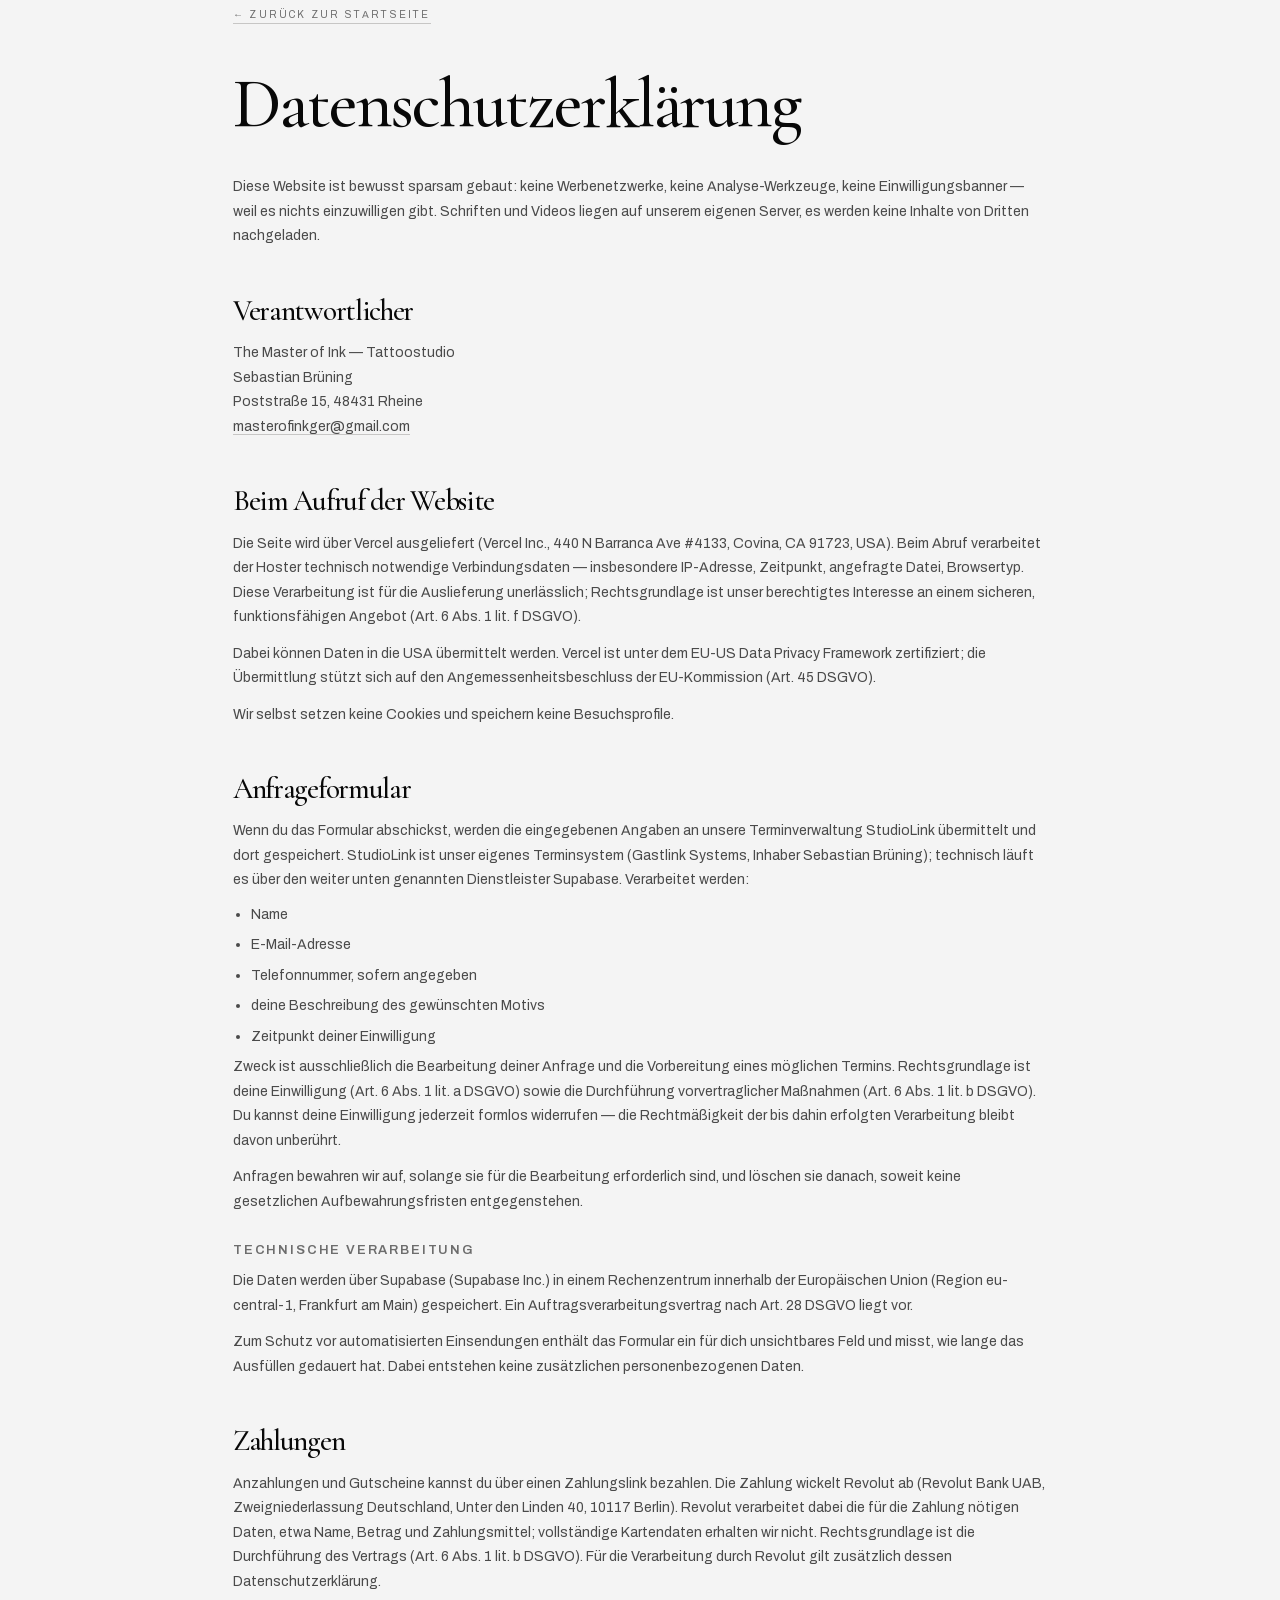
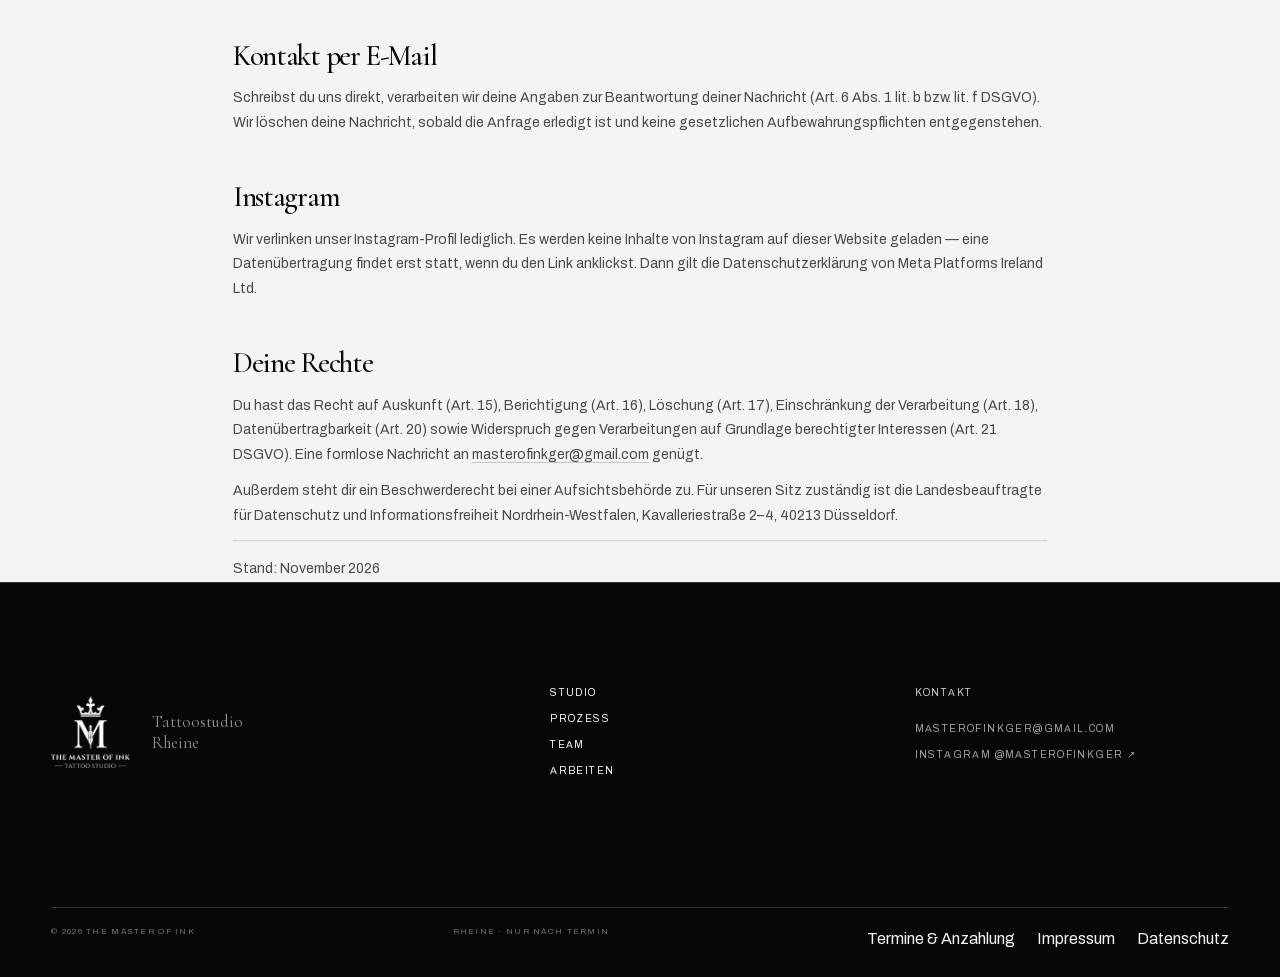
==== commit 2227fe15: "Add deposit terms and bring legal pages up to date - New page termine.html: how the deposit works, p" ====
--- a/datenschutz.html
+++ b/datenschutz.html
@@ -20,7 +20,7 @@
   <link rel="icon" type="image/png" sizes="512x512" href="icon-512.png">
   <link rel="preload" href="assets/fonts/cormorant-latin.woff2" as="font" type="font/woff2" crossorigin>
   <link rel="preload" href="assets/fonts/archivo-latin.woff2" as="font" type="font/woff2" crossorigin>
-  <link rel="stylesheet" href="assets/css/main.css?v=20260911-1332">
+  <link rel="stylesheet" href="assets/css/main.css?v=20260911-1620">
   <meta name="robots" content="noindex,follow">
 </head>
 <body>
@@ -45,12 +45,17 @@
 
     <h2>Beim Aufruf der Website</h2>
     <p>
-      Die Seite wird über GitHub Pages ausgeliefert (GitHub B.V., Vijzelstraat 68,
-      1017 HL Amsterdam, Niederlande). Beim Abruf verarbeitet der Hoster technisch
+      Die Seite wird über Vercel ausgeliefert (Vercel Inc., 440 N Barranca Ave #4133,
+      Covina, CA 91723, USA). Beim Abruf verarbeitet der Hoster technisch
       notwendige Verbindungsdaten — insbesondere IP-Adresse, Zeitpunkt, angefragte
       Datei, Browsertyp. Diese Verarbeitung ist für die Auslieferung unerlässlich;
       Rechtsgrundlage ist unser berechtigtes Interesse an einem sicheren,
       funktionsfähigen Angebot (Art. 6 Abs. 1 lit. f DSGVO).
+    </p>
+    <p>
+      Dabei können Daten in die USA übermittelt werden. Vercel ist unter dem
+      EU-US Data Privacy Framework zertifiziert; die Übermittlung stützt sich auf
+      den Angemessenheitsbeschluss der EU-Kommission (Art. 45 DSGVO).
     </p>
     <p>
       Wir selbst setzen keine Cookies und speichern keine Besuchsprofile.
@@ -59,7 +64,9 @@
     <h2>Anfrageformular</h2>
     <p>
       Wenn du das Formular abschickst, werden die eingegebenen Angaben an unsere
-      Terminverwaltung StudioLink übermittelt und dort gespeichert. Verarbeitet
+      Terminverwaltung StudioLink übermittelt und dort gespeichert. StudioLink ist unser
+      eigenes Terminsystem (Gastlink Systems, Inhaber Sebastian Brüning); technisch
+      läuft es über den weiter unten genannten Dienstleister Supabase. Verarbeitet
       werden:
     </p>
     <ul>
@@ -95,10 +102,23 @@
       Dabei entstehen keine zusätzlichen personenbezogenen Daten.
     </p>
 
+    <h2>Zahlungen</h2>
+    <p>
+      Anzahlungen und Gutscheine kannst du über einen Zahlungslink bezahlen. Die
+      Zahlung wickelt Revolut ab (Revolut Bank UAB, Zweigniederlassung Deutschland,
+      Unter den Linden 40, 10117 Berlin). Revolut verarbeitet dabei die für die
+      Zahlung nötigen Daten, etwa Name, Betrag und Zahlungsmittel; vollständige
+      Kartendaten erhalten wir nicht. Rechtsgrundlage ist die Durchführung des
+      Vertrags (Art. 6 Abs. 1 lit. b DSGVO). Für die Verarbeitung durch Revolut
+      gilt zusätzlich dessen Datenschutzerklärung.
+    </p>
+
     <h2>Kontakt per E-Mail</h2>
     <p>
       Schreibst du uns direkt, verarbeiten wir deine Angaben zur Beantwortung
-      deiner Nachricht (Art. 6 Abs. 1 lit. b bzw. lit. f DSGVO).
+      deiner Nachricht (Art. 6 Abs. 1 lit. b bzw. lit. f DSGVO). Wir löschen
+      deine Nachricht, sobald die Anfrage erledigt ist und keine gesetzlichen
+      Aufbewahrungspflichten entgegenstehen.
     </p>
 
     <h2>Instagram</h2>
@@ -124,7 +144,7 @@
       40213 Düsseldorf.
     </p>
 
-    <p class="legal__updated">Stand: August 2026</p>
+    <p class="legal__updated">Stand: November 2026</p>
   </main>
 <footer class="colophon">
     <div class="colophon__top">
@@ -132,7 +152,7 @@
       <nav class="colophon__nav" aria-label="Fußnavigation"><a href="index.html#studio">Studio</a><a href="index.html#prozess">Prozess</a><a href="index.html#team">Team</a><a href="index.html#arbeiten">Arbeiten</a></nav>
       <div class="colophon__contact"><p>Kontakt</p><a href="mailto:masterofinkger@gmail.com">masterofinkger@gmail.com</a><a href="https://www.instagram.com/masterofinkger/" rel="noopener">Instagram @masterofinkger ↗</a></div>
     </div>
-    <div class="colophon__base"><p>© 2026 The Master of Ink</p><p>Rheine · Nur nach Termin</p><nav class="colophon__legal" aria-label="Rechtliches"><a href="impressum.html">Impressum</a><a href="datenschutz.html">Datenschutz</a></nav></div>
+    <div class="colophon__base"><p>© 2026 The Master of Ink</p><p>Rheine · Nur nach Termin</p><nav class="colophon__legal" aria-label="Rechtliches"><a href="termine.html">Termine &amp; Anzahlung</a><a href="impressum.html">Impressum</a><a href="datenschutz.html">Datenschutz</a></nav></div>
   </footer>
 </body>
 </html>
--- a/assets/css/main.css
+++ b/assets/css/main.css
@@ -88,20 +88,6 @@
 h2{font:500 clamp(52px,8vw,128px)/.82 var(--serif);letter-spacing:-.045em;text-wrap:balance}
 h2 em{font-weight:400;color:var(--gold)}
 
-/* Studio / manifesto */
-.manifesto__grid{display:grid;grid-template-columns:minmax(260px,.7fr) minmax(300px,.45fr);gap:clamp(45px,8vw,140px);align-items:start}
-.manifesto__heading{grid-column:1}.manifesto__copy{grid-column:2;padding-top:clamp(40px,9vw,150px);max-width:48ch}
-.manifesto__lead{font:400 clamp(22px,2.4vw,34px)/1.24 var(--serif);margin-bottom:32px}.manifesto__copy>p:last-child{color:#4a4a4a;font-size:14px}
-.manifesto__image{grid-column:1;position:relative;margin-top:clamp(68px,10vw,150px);width:calc(100% + var(--pad));margin-left:calc(-1 * var(--pad));overflow:visible}
-.manifesto__image picture{display:block;aspect-ratio:16/9;overflow:hidden}.manifesto__image img{width:100%;height:100%;object-fit:cover;object-position:50% 45%;filter:grayscale(1) contrast(1.04)}
-/* Bildunterschrift: erklärender Satz links, Ortsmarke rechts. Das Bild
-   läuft nach links aus dem Satzspiegel — padding-left holt den Text zurück
-   auf die Textkante der Seite. */
-.manifesto__image figcaption{display:grid;grid-template-columns:minmax(0,1fr) auto;align-items:baseline;gap:clamp(18px,4vw,60px);margin-top:22px;padding-left:var(--pad)}
-.manifesto__image figcaption p{max-width:54ch;font-size:13px;line-height:1.62;color:#4a4a4a}
-.manifesto__image figcaption span{justify-self:end;font-size:8px;letter-spacing:.22em;text-transform:uppercase;color:#5f5f5f;white-space:nowrap}
-.manifesto__quote{grid-column:2;align-self:end;margin-top:auto;padding-top:clamp(75px,14vw,230px)}
-.manifesto__quote p{font:400 clamp(30px,4vw,60px)/1.1 var(--serif)}.manifesto__quote em{color:var(--gold)}
 
 /* Haltung & Prozess — one continuous four-step journey */
 .process-journey__head{display:grid;grid-template-columns:.55fr 1.1fr .55fr;gap:clamp(28px,5vw,90px);align-items:end;margin-bottom:clamp(48px,7vw,96px)}
@@ -416,22 +402,6 @@
   .process-journey__step{padding:26px 0}
   .artist-card__name{margin:34px 0 22px}
   .colophon__top{margin-bottom:clamp(40px,8vw,70px)}
-}
-
-/* ---------- Manifest: Zitat mittig neben dem Bild ----------
-   Das Zitat steht in der Bildtafel und nutzt dasselbe Spaltenraster wie
-   .manifesto__grid — so sitzt es vertikal mittig neben dem Foto statt unten
-   an der Bildunterschrift. Die Tafel bleibt das beobachtete Element, der
-   clip-path bleibt auf dem direkten <picture> (siehe README, Bewegung). */
-.manifesto__image{grid-column:1/-1;display:grid;grid-template-columns:minmax(260px,.7fr) minmax(300px,.45fr);column-gap:clamp(45px,8vw,140px);width:auto;margin-left:0}
-.manifesto__image>picture{grid-column:1;grid-row:1;width:calc(100% + var(--pad));height:auto;margin-left:calc(-1 * var(--pad))}
-.manifesto__image figcaption{grid-column:1;grid-row:2;padding-left:0}
-.manifesto__quote{grid-column:2;grid-row:1;align-self:center;margin:0;padding-top:0}
-@media(max-width:780px){
-  .manifesto__image{grid-template-columns:minmax(0,1fr);width:calc(100% + 2 * var(--pad));margin-left:calc(-1 * var(--pad))}
-  .manifesto__image>picture{width:100%;margin-left:0}
-  .manifesto__image figcaption{padding-left:var(--pad);padding-right:var(--pad)}
-  .manifesto__quote{grid-column:1;grid-row:3;padding:40px var(--pad) 0}
 }
 
 /* ---------- Schwebender Anfrage-Knopf ----------
@@ -482,3 +452,27 @@
 @media(max-width:380px){
   .artist-card__links a{letter-spacing:.07em}   /* 360-px-Telefone: Bryans Links bleiben in einer Zeile */
 }
+
+/* ---------- Studio: ein Bild, ein Satz ----------
+   Direkt nach dem Hero: das Studiofoto randlos auf Tinte, darauf nur das
+   Zitat. Beim Scrollen zoomt das Foto langsam heran (main.js setzt
+   --still-zoom von 1 auf 1,1); bei reduzierter Bewegung steht es still. */
+.sr-only{position:absolute!important;width:1px;height:1px;padding:0;margin:-1px;overflow:hidden;clip:rect(0,0,0,0);white-space:nowrap;border:0}
+.still{padding:0}
+.still__index{z-index:3;color:rgba(244,244,244,.72)}
+.still__frame{position:relative;margin:0;height:min(100svh,66.6vw);min-height:520px;overflow:hidden;background:var(--ink)}
+.still__frame picture{position:absolute;inset:0}
+.still__img{width:100%;height:100%;object-fit:cover;object-position:50% 42%;filter:grayscale(1) contrast(1.06) brightness(.92);transform:scale(var(--still-zoom,1));transform-origin:50% 45%;will-change:transform}
+.still__scrim{position:absolute;inset:0;background:linear-gradient(0deg,rgba(8,8,8,.9) 0,rgba(8,8,8,.42) 40%,rgba(8,8,8,0) 68%),linear-gradient(180deg,rgba(8,8,8,.6) 0,rgba(8,8,8,0) 24%)}
+.still__quote{position:absolute;z-index:2;left:var(--pad);right:var(--pad);bottom:clamp(44px,9vh,110px);margin:0}
+.still__quote p{max-width:15ch;font:400 clamp(36px,4.8vw,76px)/1.04 var(--serif);color:var(--paper);text-wrap:balance}   /* ch misst an der großen Schrift */
+.still__quote em{color:var(--gold)}
+.still__credit{position:absolute;z-index:2;right:var(--pad);bottom:clamp(44px,9vh,110px);font-size:8px;letter-spacing:.22em;text-transform:uppercase;color:rgba(244,244,244,.62)}
+@media(max-width:780px){
+  .still__frame{height:84svh;min-height:520px}
+  .still__img{object-position:40% 50%}
+  .still__quote{bottom:78px}
+  .still__quote p{max-width:none}
+  .still__quote p{font-size:clamp(32px,9.4vw,44px)}
+  .still__credit{left:var(--pad);right:auto;bottom:40px}
+}
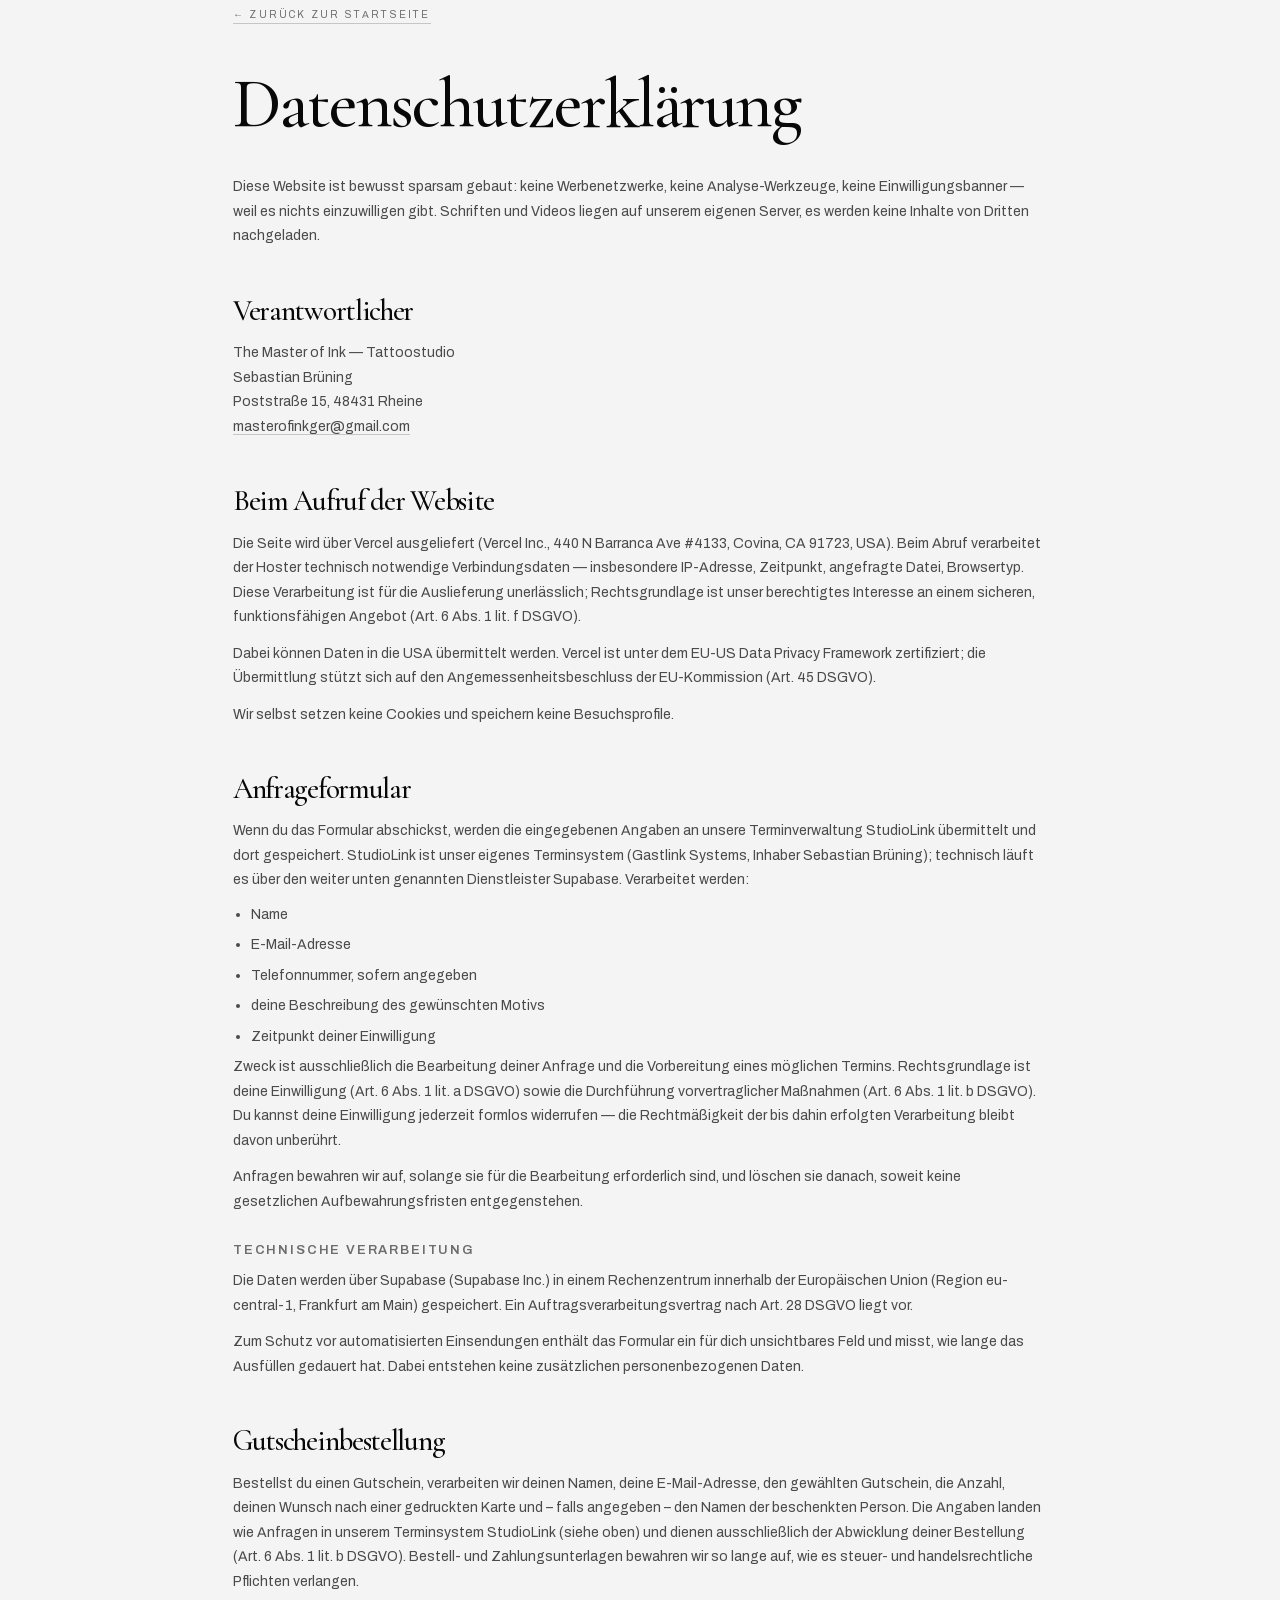
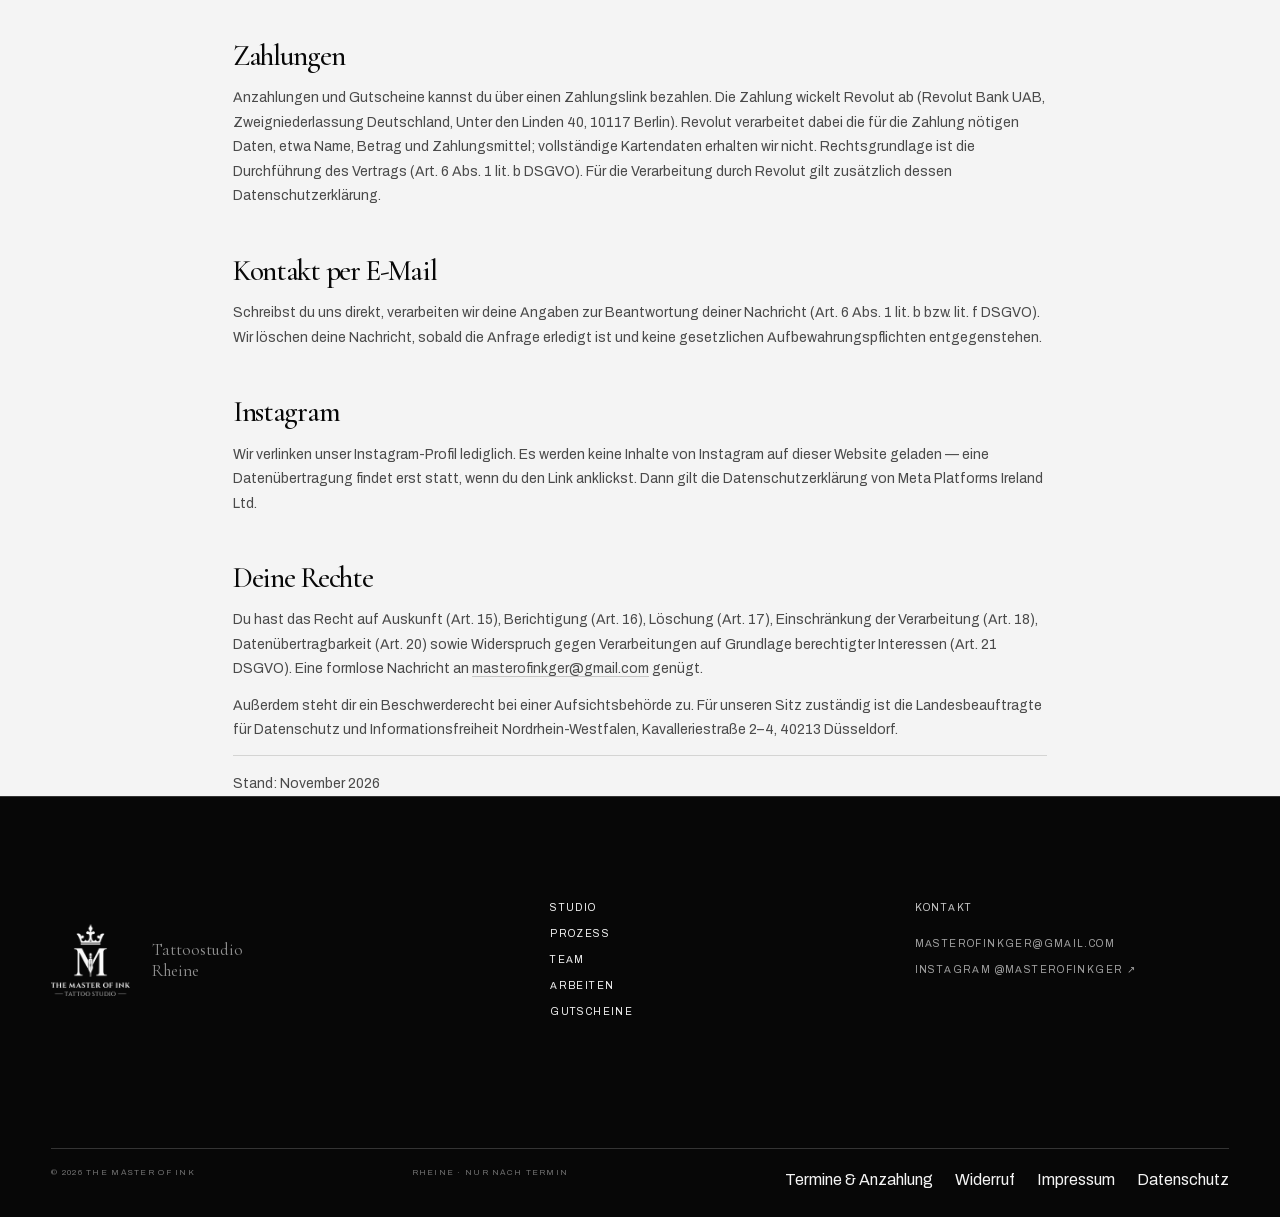
==== commit a45b1645: "Sell tattoo vouchers online: order page, terms, withdrawal notice - gutscheine.html: three vouchers " ====
--- a/datenschutz.html
+++ b/datenschutz.html
@@ -20,7 +20,7 @@
   <link rel="icon" type="image/png" sizes="512x512" href="icon-512.png">
   <link rel="preload" href="assets/fonts/cormorant-latin.woff2" as="font" type="font/woff2" crossorigin>
   <link rel="preload" href="assets/fonts/archivo-latin.woff2" as="font" type="font/woff2" crossorigin>
-  <link rel="stylesheet" href="assets/css/main.css?v=20260911-1620">
+  <link rel="stylesheet" href="assets/css/main.css?v=20261118-1330">
   <meta name="robots" content="noindex,follow">
 </head>
 <body>
@@ -102,6 +102,17 @@
       Dabei entstehen keine zusätzlichen personenbezogenen Daten.
     </p>
 
+    <h2>Gutscheinbestellung</h2>
+    <p>
+      Bestellst du einen Gutschein, verarbeiten wir deinen Namen, deine
+      E-Mail-Adresse, den gewählten Gutschein, die Anzahl, deinen Wunsch nach
+      einer gedruckten Karte und – falls angegeben – den Namen der beschenkten
+      Person. Die Angaben landen wie Anfragen in unserem Terminsystem StudioLink
+      (siehe oben) und dienen ausschließlich der Abwicklung deiner Bestellung
+      (Art. 6 Abs. 1 lit. b DSGVO). Bestell- und Zahlungsunterlagen bewahren wir
+      so lange auf, wie es steuer- und handelsrechtliche Pflichten verlangen.
+    </p>
+
     <h2>Zahlungen</h2>
     <p>
       Anzahlungen und Gutscheine kannst du über einen Zahlungslink bezahlen. Die
@@ -149,10 +160,10 @@
 <footer class="colophon">
     <div class="colophon__top">
       <div class="colophon__brand"><img src="assets/img/logo-160.png" alt="The Master of Ink" width="74" height="80"><p>Tattoostudio<br>Rheine</p></div>
-      <nav class="colophon__nav" aria-label="Fußnavigation"><a href="index.html#studio">Studio</a><a href="index.html#prozess">Prozess</a><a href="index.html#team">Team</a><a href="index.html#arbeiten">Arbeiten</a></nav>
+      <nav class="colophon__nav" aria-label="Fußnavigation"><a href="index.html#studio">Studio</a><a href="index.html#prozess">Prozess</a><a href="index.html#team">Team</a><a href="index.html#arbeiten">Arbeiten</a><a href="gutscheine.html">Gutscheine</a></nav>
       <div class="colophon__contact"><p>Kontakt</p><a href="mailto:masterofinkger@gmail.com">masterofinkger@gmail.com</a><a href="https://www.instagram.com/masterofinkger/" rel="noopener">Instagram @masterofinkger ↗</a></div>
     </div>
-    <div class="colophon__base"><p>© 2026 The Master of Ink</p><p>Rheine · Nur nach Termin</p><nav class="colophon__legal" aria-label="Rechtliches"><a href="termine.html">Termine &amp; Anzahlung</a><a href="impressum.html">Impressum</a><a href="datenschutz.html">Datenschutz</a></nav></div>
+    <div class="colophon__base"><p>© 2026 The Master of Ink</p><p>Rheine · Nur nach Termin</p><nav class="colophon__legal" aria-label="Rechtliches"><a href="termine.html">Termine &amp; Anzahlung</a><a href="widerruf.html">Widerruf</a><a href="impressum.html">Impressum</a><a href="datenschutz.html">Datenschutz</a></nav></div>
   </footer>
 </body>
 </html>
--- a/assets/css/main.css
+++ b/assets/css/main.css
@@ -239,7 +239,8 @@
 .booking__grid--embedded .booking__form{grid-column:1/-1;max-width:920px;width:100%}
 
 /* Rechtliches im Fuß + Rechtsseiten */
-.colophon__legal{display:flex;gap:22px}
+.colophon__legal{display:flex;flex-wrap:wrap;gap:8px 22px}
+.colophon__legal a{white-space:nowrap}
 .legal{max-width:74ch;margin:0 auto;padding:clamp(90px,13vh,150px) var(--pad-x) clamp(60px,9vh,110px)}
 .legal__back{display:inline-block;margin-bottom:clamp(32px,5vh,56px);font-size:10px;letter-spacing:.22em;text-transform:uppercase;color:#6d6d6d}
 .legal h1{font:500 clamp(38px,5.5vw,74px)/1 var(--serif);letter-spacing:-.03em;margin-bottom:clamp(30px,4vh,48px)}
